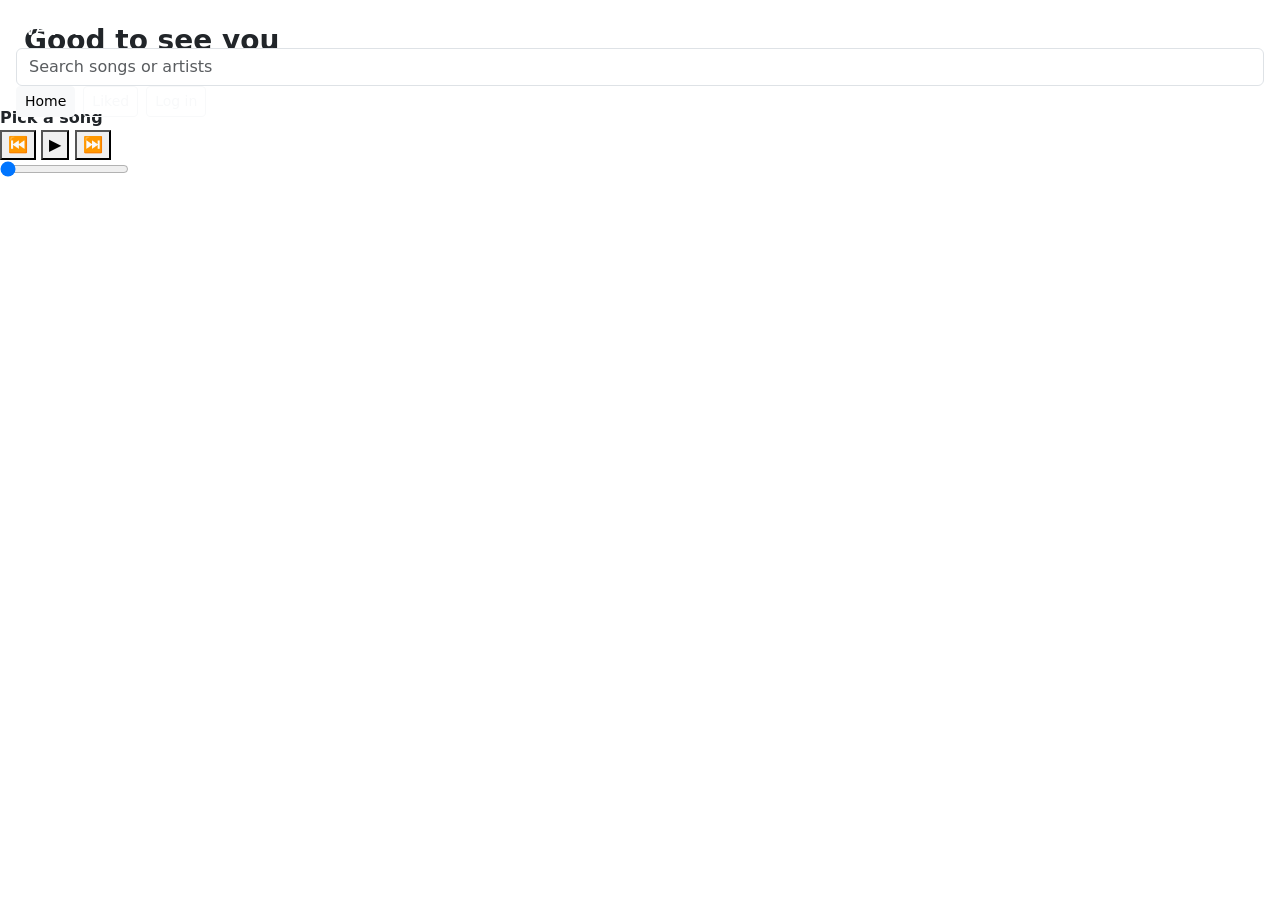
==== index.html @ e6b24429 "refactor: update index.html to reflect WAVELY branding and simplify navigation" ====
<!DOCTYPE html>
<html lang="en">
<head>
  <meta charset="UTF-8">
  <meta name="viewport" content="width=device-width, initial-scale=1.0">
  <title>WAVELY | Home</title>
  <link href="https://cdn.jsdelivr.net/npm/bootstrap@5.3.3/dist/css/bootstrap.min.css" rel="stylesheet">
  <link rel="stylesheet" href="./style.css">
</head>
<body>
  <nav class="navbar navbar-dark fixed-top wv-nav px-3">
    <a class="navbar-brand wv-brand" href="./index.html">WAVELY</a>
    <input id="search" type="search" class="form-control wv-search" placeholder="Search songs or artists">
    <div class="d-flex gap-2">
      <a href="./index.html" class="btn btn-sm btn-light">Home</a>
      <a href="./library.html" class="btn btn-sm btn-outline-light">Liked</a>
      <a href="./login.html" class="btn btn-sm btn-outline-light">Log in</a>
    </div>
  </nav>

  <main class="container-fluid px-4 py-4">
    <h1 class="h3 fw-bold mb-3">Good to see you</h1>
    <div id="songs" class="row g-3"></div>
  </main>

  <div class="wv-player">
    <div class="wv-now"><img id="pCover" src="" alt=""><div><b id="pTitle">Pick a song</b><br><small id="pArtist"></small></div></div>
    <div class="wv-controls">
      <button id="prev">&#9198;</button>
      <button id="play">&#9654;</button>
      <button id="next">&#9197;</button>
    </div>
    <input id="bar" type="range" min="0" max="100" value="0">
  </div>

  <audio id="audio"></audio>
  <script src="./script.js"></script>
</body>
</html>
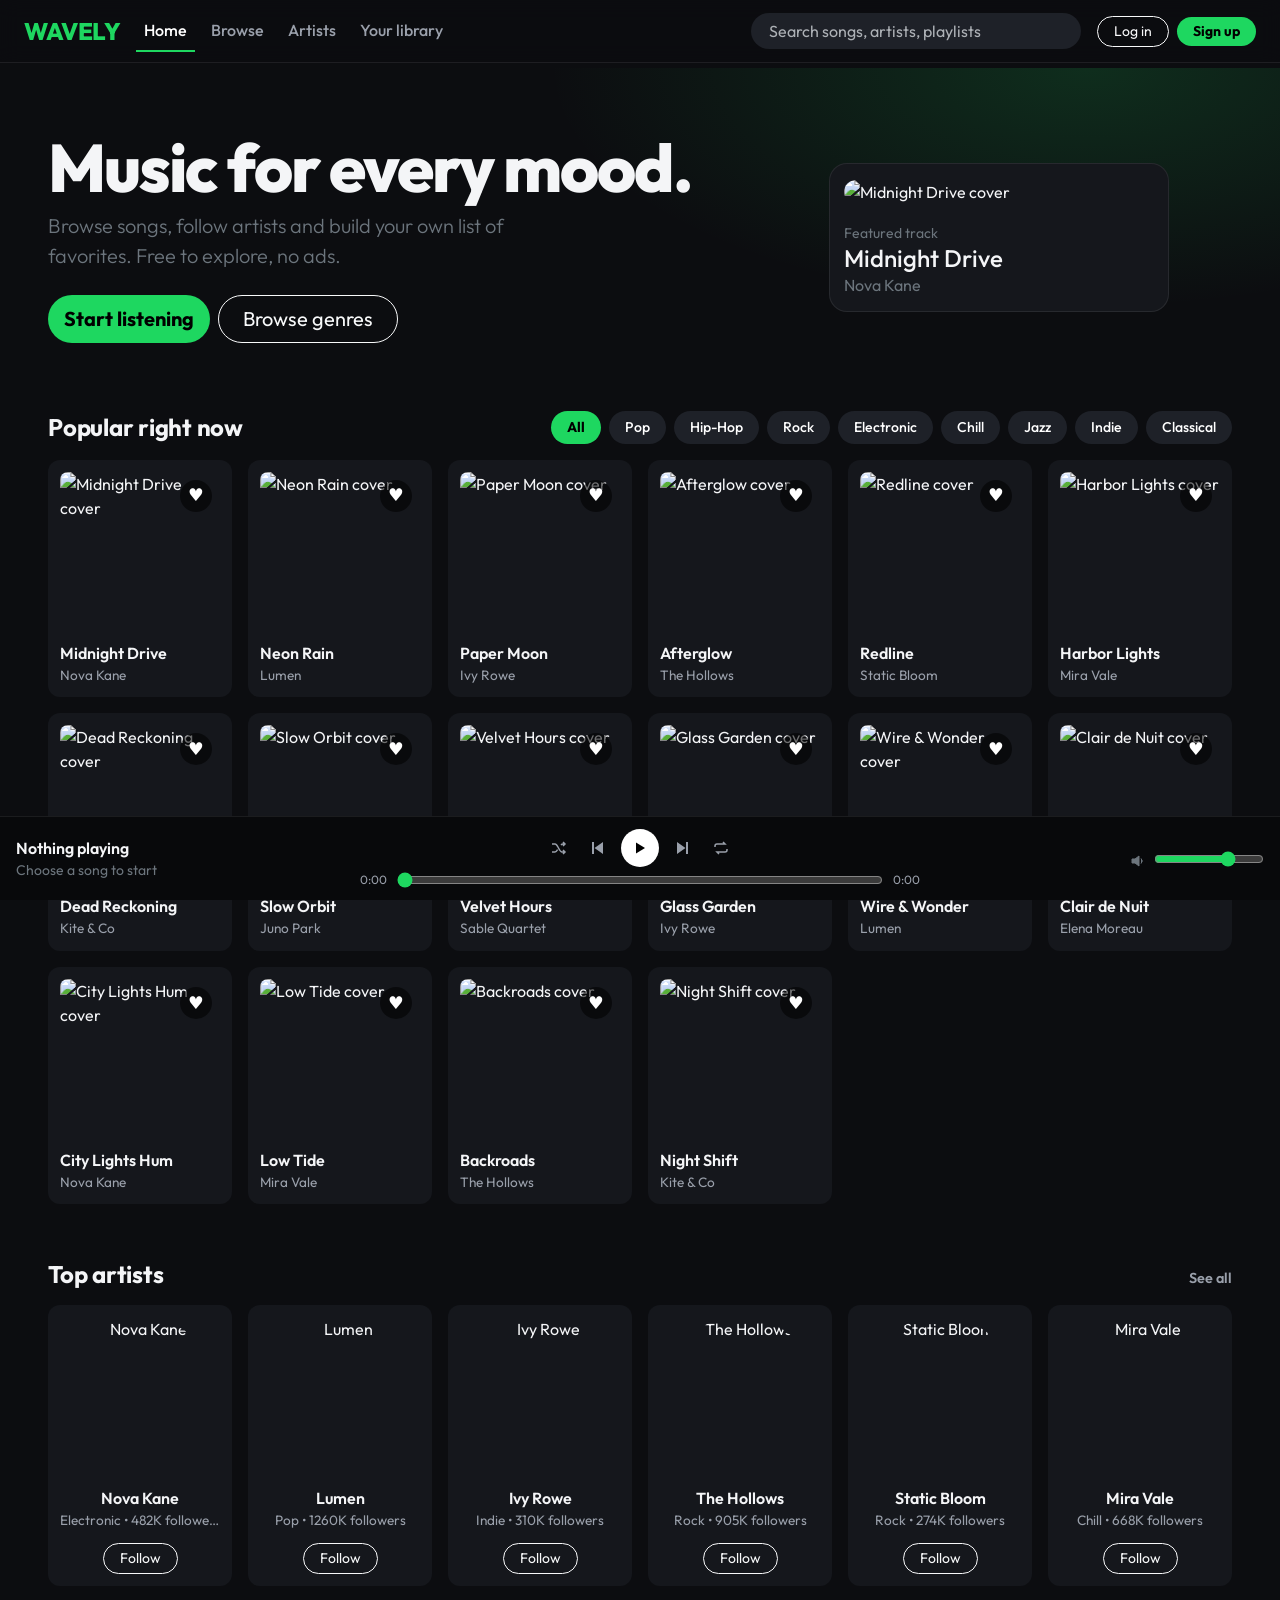
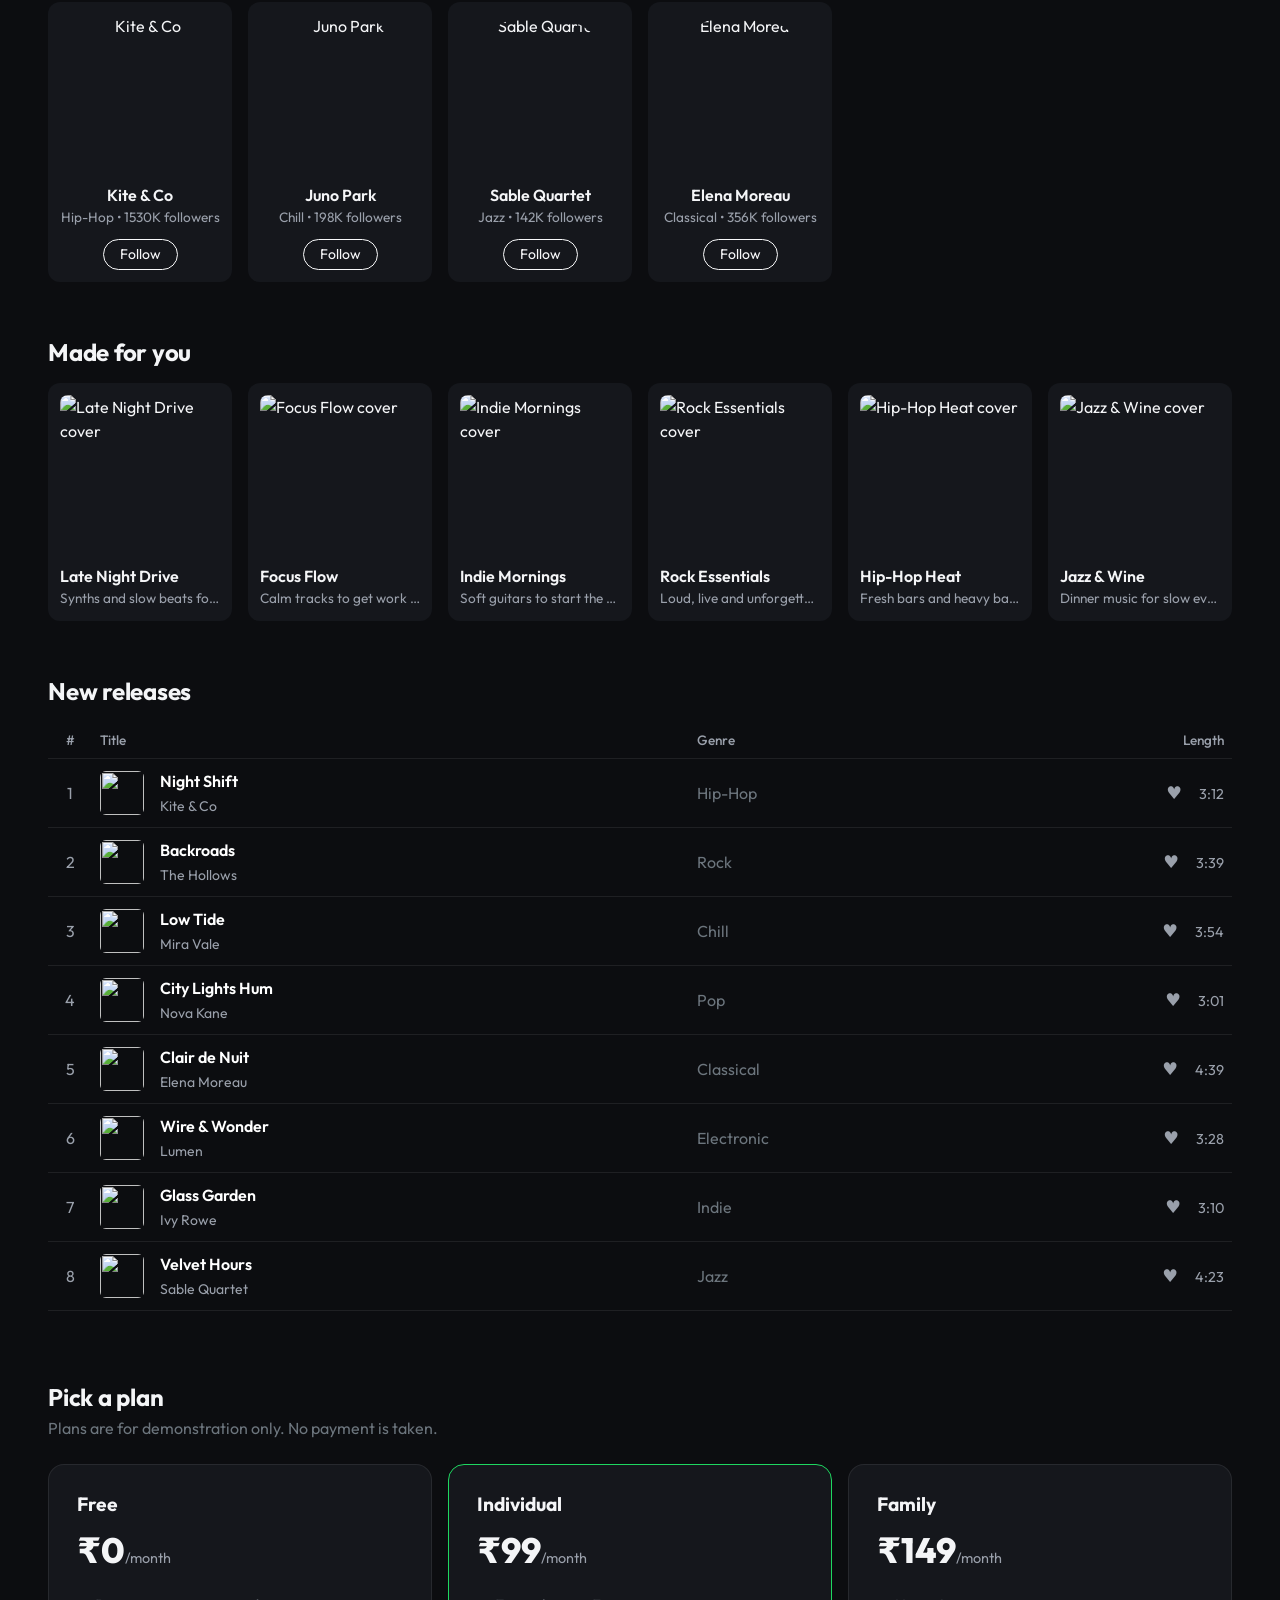
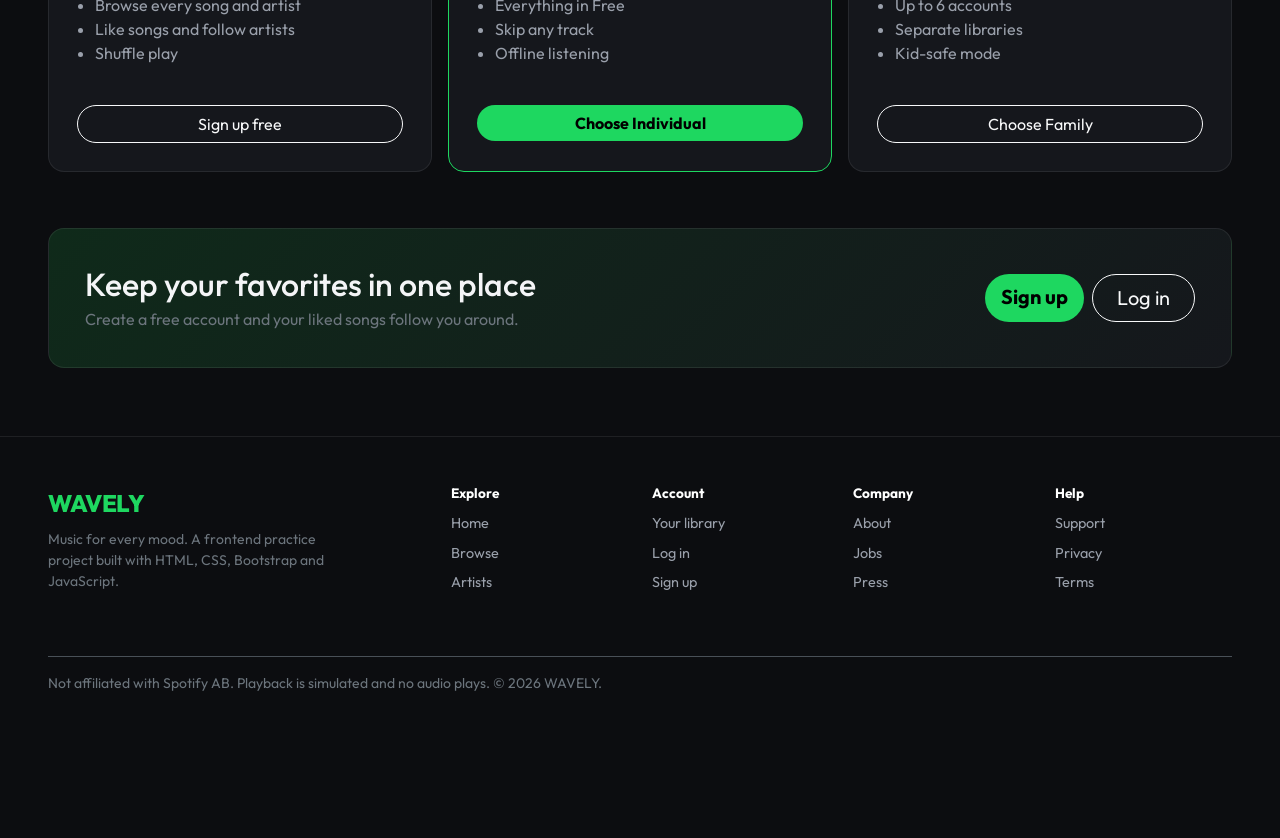
==== commit 95e42ee1: "Refactor signup page and styles; add new artists and browse pages - Updated signup.html for improved" ====
--- a/index.html
+++ b/index.html
@@ -1,39 +1,96 @@
 <!DOCTYPE html>
-<html lang="en">
+<html lang="en" data-bs-theme="dark">
 <head>
   <meta charset="UTF-8">
   <meta name="viewport" content="width=device-width, initial-scale=1.0">
+  <meta name="description" content="Wavely: stream songs, artists and playlists. A frontend practice project.">
   <title>WAVELY | Home</title>
   <link href="https://cdn.jsdelivr.net/npm/bootstrap@5.3.3/dist/css/bootstrap.min.css" rel="stylesheet">
+  <link href="https://fonts.googleapis.com/css2?family=Outfit:wght@400;500;600;700;800&display=swap" rel="stylesheet">
   <link rel="stylesheet" href="./style.css">
 </head>
-<body>
-  <nav class="navbar navbar-dark fixed-top wv-nav px-3">
-    <a class="navbar-brand wv-brand" href="./index.html">WAVELY</a>
-    <input id="search" type="search" class="form-control wv-search" placeholder="Search songs or artists">
-    <div class="d-flex gap-2">
-      <a href="./index.html" class="btn btn-sm btn-light">Home</a>
-      <a href="./library.html" class="btn btn-sm btn-outline-light">Liked</a>
-      <a href="./login.html" class="btn btn-sm btn-outline-light">Log in</a>
+<body data-page="home">
+<div id="app-nav"></div>
+<main>
+  <header class="hero">
+    <div class="container-fluid px-3 px-lg-5">
+      <div class="row align-items-center g-5">
+        <div class="col-lg-7">
+          <h1>Music for every mood.</h1>
+          <p class="lead text-secondary col-lg-9">Browse songs, follow artists and build your own list of favorites. Free to explore, no ads.</p>
+          <div class="d-flex flex-wrap gap-2 mt-4">
+            <button class="btn btn-accent btn-lg" data-play="0">Start listening</button>
+            <a href="./browse.html" class="btn btn-outline-light btn-lg rounded-pill px-4">Browse genres</a>
+          </div>
+        </div>
+        <div class="col-lg-5">
+          <div class="hero-card" data-play="0" role="button" tabindex="0">
+            <img src="https://picsum.photos/seed/MidnightDrive/400/400" alt="Midnight Drive cover">
+            <div class="mt-3"><small class="text-secondary">Featured track</small>
+              <h2 class="h4 mb-0">Midnight Drive</h2><span class="text-secondary">Nova Kane</span></div>
+          </div>
+        </div>
+      </div>
     </div>
-  </nav>
+  </header>
 
-  <main class="container-fluid px-4 py-4">
-    <h1 class="h3 fw-bold mb-3">Good to see you</h1>
-    <div id="songs" class="row g-3"></div>
-  </main>
+  <section class="block container-fluid px-3 px-lg-5" data-block>
+    <div class="d-flex flex-wrap justify-content-between align-items-center gap-3 mb-3">
+      <h2 class="section-title">Popular right now</h2>
+      <div class="chips" data-render="chips" data-instant></div>
+    </div>
+    <div class="row g-3" data-render="songs" data-kind="card" data-skel="12" data-genre-scope></div>
+  </section>
 
-  <div class="wv-player">
-    <div class="wv-now"><img id="pCover" src="" alt=""><div><b id="pTitle">Pick a song</b><br><small id="pArtist"></small></div></div>
-    <div class="wv-controls">
-      <button id="prev">&#9198;</button>
-      <button id="play">&#9654;</button>
-      <button id="next">&#9197;</button>
+  <section class="block container-fluid px-3 px-lg-5" data-block>
+    <div class="d-flex justify-content-between align-items-end mb-3">
+      <h2 class="section-title">Top artists</h2>
+      <a href="./artists.html" class="see-all">See all</a>
     </div>
-    <input id="bar" type="range" min="0" max="100" value="0">
-  </div>
+    <div class="row g-3" data-render="artists" data-kind="card" data-skel="6"></div>
+  </section>
 
-  <audio id="audio"></audio>
-  <script src="./script.js"></script>
+  <section class="block container-fluid px-3 px-lg-5" data-block>
+    <h2 class="section-title mb-3">Made for you</h2>
+    <div class="row g-3" data-render="playlists" data-kind="card" data-skel="6"></div>
+  </section>
+
+  <section class="block container-fluid px-3 px-lg-5" data-block>
+    <h2 class="section-title mb-3">New releases</h2>
+    <div class="table-responsive">
+      <table class="table song-table align-middle">
+        <thead><tr><th class="num">#</th><th>Title</th><th class="d-none d-md-table-cell">Genre</th><th class="text-end">Length</th></tr></thead>
+        <tbody data-render="new" data-kind="row" data-skel="6"></tbody>
+      </table>
+    </div>
+  </section>
+
+  <section class="block container-fluid px-3 px-lg-5">
+    <h2 class="section-title mb-1">Pick a plan</h2>
+    <p class="text-secondary mb-4">Plans are for demonstration only. No payment is taken.</p>
+    <div class="row g-3">
+      <div class="col-md-4"><div class="plan h-100"><h3>Free</h3><p class="price">&#8377;0<small>/month</small></p>
+        <ul><li>Browse every song and artist</li><li>Like songs and follow artists</li><li>Shuffle play</li></ul>
+        <a href="./signup.html" class="btn btn-outline-light rounded-pill w-100">Sign up free</a></div></div>
+      <div class="col-md-4"><div class="plan featured h-100"><h3>Individual</h3><p class="price">&#8377;99<small>/month</small></p>
+        <ul><li>Everything in Free</li><li>Skip any track</li><li>Offline listening</li></ul>
+        <a href="./signup.html" class="btn btn-accent w-100">Choose Individual</a></div></div>
+      <div class="col-md-4"><div class="plan h-100"><h3>Family</h3><p class="price">&#8377;149<small>/month</small></p>
+        <ul><li>Up to 6 accounts</li><li>Separate libraries</li><li>Kid-safe mode</li></ul>
+        <a href="./signup.html" class="btn btn-outline-light rounded-pill w-100">Choose Family</a></div></div>
+    </div>
+  </section>
+
+  <section class="block container-fluid px-3 px-lg-5">
+    <div class="cta">
+      <div><h2 class="mb-1">Keep your favorites in one place</h2><p class="text-secondary mb-0">Create a free account and your liked songs follow you around.</p></div>
+      <div class="d-flex gap-2"><a href="./signup.html" class="btn btn-accent btn-lg">Sign up</a><a href="./login.html" class="btn btn-outline-light btn-lg rounded-pill px-4">Log in</a></div>
+    </div>
+  </section>
+</main>
+<div id="app-footer"></div>
+<div id="app-player"></div>
+<script src="https://cdn.jsdelivr.net/npm/bootstrap@5.3.3/dist/js/bootstrap.bundle.min.js"></script>
+<script src="./script.js"></script>
 </body>
 </html>
--- a/style.css
+++ b/style.css
@@ -0,0 +1,123 @@
+:root {
+  --bg: #0c0d10; --s1: #15171c; --s2: #1e2128; --line: rgba(255, 255, 255, .08);
+  --muted: #9aa0ab; --accent: #1ed760; --accent-d: #17b04d;
+}
+body { background: var(--bg); color: #f4f5f7; font-family: 'Outfit', system-ui, sans-serif; padding: 68px 0 96px; }
+a { color: inherit; text-decoration: none; }
+:focus-visible { outline: 2px solid var(--accent); outline-offset: 2px; }
+.min-w-0 { min-width: 0; }
+
+/* navbar */
+.wv-nav { background: rgba(12, 13, 16, .92); backdrop-filter: blur(10px); border-bottom: 1px solid var(--line); }
+.wv-brand { color: var(--accent) !important; font-weight: 800; font-size: 1.5rem; letter-spacing: -.5px; }
+.wv-nav .nav-link { color: var(--muted); font-weight: 500; border-bottom: 2px solid transparent; }
+.wv-nav .nav-link:hover, .wv-nav .nav-link.active { color: #fff; border-bottom-color: var(--accent); }
+.wv-search { max-width: 330px; background: var(--s2); border: 0; color: #fff; border-radius: 50px; padding-inline: 18px; }
+.wv-search:focus { background: #292d37; color: #fff; box-shadow: 0 0 0 2px var(--accent); }
+.btn-accent { background: var(--accent); color: #000; font-weight: 700; border: 0; border-radius: 50px; }
+.btn-accent:hover { background: var(--accent-d); color: #000; }
+
+/* hero */
+.hero { padding: 64px 0 40px; background: radial-gradient(900px 400px at 85% 0%, rgba(30, 215, 96, .16), transparent 60%); }
+.hero h1 { font-size: clamp(2.4rem, 5.5vw, 4.2rem); font-weight: 800; letter-spacing: -.03em; line-height: 1.05; }
+.hero-card { max-width: 340px; margin-inline: auto; background: var(--s1); border: 1px solid var(--line); border-radius: 18px; padding: 14px; cursor: pointer; transition: transform .2s; }
+.hero-card:hover { transform: translateY(-4px); }
+.hero-card img { width: 100%; aspect-ratio: 1; object-fit: cover; border-radius: 12px; }
+
+/* sections */
+.block { padding-block: 28px; }
+.page-title { font-weight: 800; letter-spacing: -.02em; }
+.section-title { font-size: 1.5rem; font-weight: 700; letter-spacing: -.01em; margin: 0; }
+.see-all { color: var(--muted); font-weight: 600; font-size: .9rem; }
+.see-all:hover { color: #fff; }
+.chips { display: flex; flex-wrap: wrap; gap: 8px; }
+.chip { background: var(--s2); color: #fff; border: 0; border-radius: 50px; padding: 6px 16px; font-size: .88rem; font-weight: 500; }
+.chip:hover { background: #2a2e38; }
+.chip.active { background: var(--accent); color: #000; font-weight: 700; }
+
+/* cards */
+.song-card, .artist-card { background: var(--s1); border-radius: 12px; padding: 12px; height: 100%; transition: background .2s; }
+.song-card { cursor: pointer; }
+.song-card:hover, .song-card.playing { background: var(--s2); }
+.song-card h3, .artist-card h3 { font-size: 1rem; font-weight: 600; margin: 12px 0 2px; overflow: hidden; text-overflow: ellipsis; white-space: nowrap; }
+.song-card.playing h3 { color: var(--accent); }
+.song-card p, .artist-card p { color: var(--muted); font-size: .85rem; margin: 0; overflow: hidden; text-overflow: ellipsis; white-space: nowrap; }
+.cover { position: relative; }
+.cover img, .artist-card img { width: 100%; aspect-ratio: 1; object-fit: cover; border-radius: 8px; display: block; }
+.play-fab { position: absolute; right: 8px; bottom: 8px; width: 44px; height: 44px; border-radius: 50%; border: 0; background: var(--accent); color: #000; opacity: 0; transform: translateY(8px); transition: .2s; box-shadow: 0 6px 16px rgba(0, 0, 0, .45); }
+.song-card:hover .play-fab, .song-card:focus-within .play-fab, .song-card.playing .play-fab { opacity: 1; transform: none; }
+.artist-card { text-align: center; }
+.artist-card img { border-radius: 50%; }
+.artist-card p { margin-bottom: 12px; }
+.icon-btn { background: none; border: 0; color: var(--muted); display: inline-flex; align-items: center; justify-content: center; font-size: 1.1rem; padding: 6px; }
+.icon-btn:hover { color: #fff; }
+.icon-btn.on, .heart.on { color: var(--accent); }
+.cover .heart { position: absolute; top: 8px; right: 8px; width: 32px; height: 32px; border-radius: 50%; background: rgba(0, 0, 0, .55); color: #fff; padding: 0; }
+.cover .heart.on { color: var(--accent); }
+.genre-tile { width: 100%; min-height: 110px; border: 0; border-radius: 12px; padding: 16px; text-align: left; color: #fff; background: var(--c); display: flex; flex-direction: column; justify-content: space-between; font-weight: 700; font-size: 1.3rem; transition: transform .2s; }
+.genre-tile:hover { transform: translateY(-3px); }
+.genre-tile small { font-weight: 400; font-size: .8rem; opacity: .85; }
+
+/* song table */
+.song-table { --bs-table-bg: transparent; --bs-table-hover-bg: rgba(255, 255, 255, .05); --bs-table-hover-color: #fff; --bs-table-border-color: var(--line); }
+.song-table th { color: var(--muted); font-weight: 500; font-size: .85rem; }
+.song-table tbody tr { cursor: pointer; }
+.song-table td { padding-block: 10px; }
+.song-table img { width: 44px; height: 44px; border-radius: 6px; object-fit: cover; }
+.song-table .num { width: 44px; text-align: center; color: var(--muted); }
+.song-table .t { font-weight: 600; }
+.song-table small { color: var(--muted); }
+.song-table tr.playing .t { color: var(--accent); }
+.song-table .dur { color: var(--muted); font-size: .9rem; margin-left: 8px; }
+.empty-state { color: var(--muted); text-align: center; padding: 40px 12px !important; }
+
+/* tabs, plans, cta */
+.lib-tabs .nav-link { color: #fff; background: var(--s2); border-radius: 50px; margin-right: 8px; }
+.lib-tabs .nav-link.active { background: var(--accent); color: #000; font-weight: 700; }
+.plan { background: var(--s1); border: 1px solid var(--line); border-radius: 16px; padding: 28px; }
+.plan.featured { border-color: var(--accent); }
+.plan h3 { font-size: 1.2rem; font-weight: 700; }
+.plan .price { font-size: 2.2rem; font-weight: 800; margin: 8px 0 16px; }
+.plan .price small { font-size: .9rem; font-weight: 400; color: var(--muted); }
+.plan ul { padding-left: 18px; color: var(--muted); min-height: 96px; }
+.cta { background: linear-gradient(135deg, #0f2a1a, var(--s1)); border: 1px solid var(--line); border-radius: 16px; padding: 36px; display: flex; flex-wrap: wrap; gap: 20px; justify-content: space-between; align-items: center; }
+
+/* footer */
+.wv-footer { border-top: 1px solid var(--line); padding: 48px 0; margin-top: 40px; }
+.wv-footer h4 { font-size: .85rem; font-weight: 700; color: #fff; margin-bottom: 12px; }
+.wv-footer a:not(.wv-brand) { display: block; color: var(--muted); font-size: .9rem; margin-bottom: 8px; }
+.wv-footer a:hover { color: #fff; }
+
+/* player */
+.player { position: fixed; inset: auto 0 0 0; height: 84px; z-index: 1030; background: #08090b; border-top: 1px solid var(--line); display: grid; grid-template-columns: 1fr 2fr 1fr; align-items: center; gap: 16px; padding: 0 16px; }
+.pl-now { display: flex; align-items: center; gap: 12px; min-width: 0; }
+.pl-now img { width: 52px; height: 52px; border-radius: 6px; object-fit: cover; }
+.pl-now .t { font-weight: 600; }
+.pl-mid { display: flex; flex-direction: column; align-items: center; gap: 4px; }
+.pl-btns { display: flex; align-items: center; gap: 10px; }
+.pl-btns .main { width: 38px; height: 38px; border-radius: 50%; border: 0; background: #fff; color: #000; display: inline-flex; align-items: center; justify-content: center; }
+.pl-time { width: 100%; max-width: 560px; align-items: center; gap: 10px; font-size: .75rem; color: var(--muted); }
+.pl-time input { flex: 1; }
+.pl-vol { justify-content: flex-end; align-items: center; gap: 8px; }
+.pl-vol input { width: 110px; }
+input[type=range] { accent-color: var(--accent); }
+.wv-toast { position: fixed; left: 50%; bottom: 100px; transform: translateX(-50%) translateY(10px); background: #fff; color: #000; font-weight: 600; font-size: .9rem; padding: 10px 20px; border-radius: 50px; opacity: 0; pointer-events: none; transition: .25s; z-index: 1100; }
+.wv-toast.show { opacity: 1; transform: translateX(-50%); }
+@media (max-width: 991px) { .player { grid-template-columns: 1fr auto; } .pl-vol { display: none !important; } }
+
+/* skeleton loading */
+.sk { background: linear-gradient(100deg, #15171c 30%, #242832 50%, #15171c 70%); background-size: 200% 100%; animation: shimmer 1.3s linear infinite; border-radius: 12px; }
+.sk-card { aspect-ratio: 3 / 4; }
+.sk-tile { height: 110px; }
+.sk-row { height: 56px; border-radius: 8px; }
+@keyframes shimmer { to { background-position: -200% 0; } }
+@media (prefers-reduced-motion: reduce) { * { animation: none !important; transition: none !important; } }
+
+/* login / signup */
+.wv-auth-page { padding: 0; }
+.wv-auth-wrapper { min-height: calc(100vh - 72px); background: radial-gradient(circle at 50% 10%, rgba(30, 215, 96, .14), transparent 55%); }
+.wv-auth-box { background: var(--s1); border: 1px solid var(--line); border-radius: 16px; padding: 40px; max-width: 440px; width: 100%; }
+.wv-auth-box .form-control { background: var(--s2); border: 1px solid transparent; color: #fff; height: 48px; }
+.wv-auth-box .form-control:focus { background: #292d37; box-shadow: 0 0 0 2px var(--accent); }
+.wv-auth-box .form-check-input:checked { background-color: var(--accent); border-color: var(--accent); }
+@media (max-width: 480px) { .wv-auth-box { padding: 28px 22px; } }
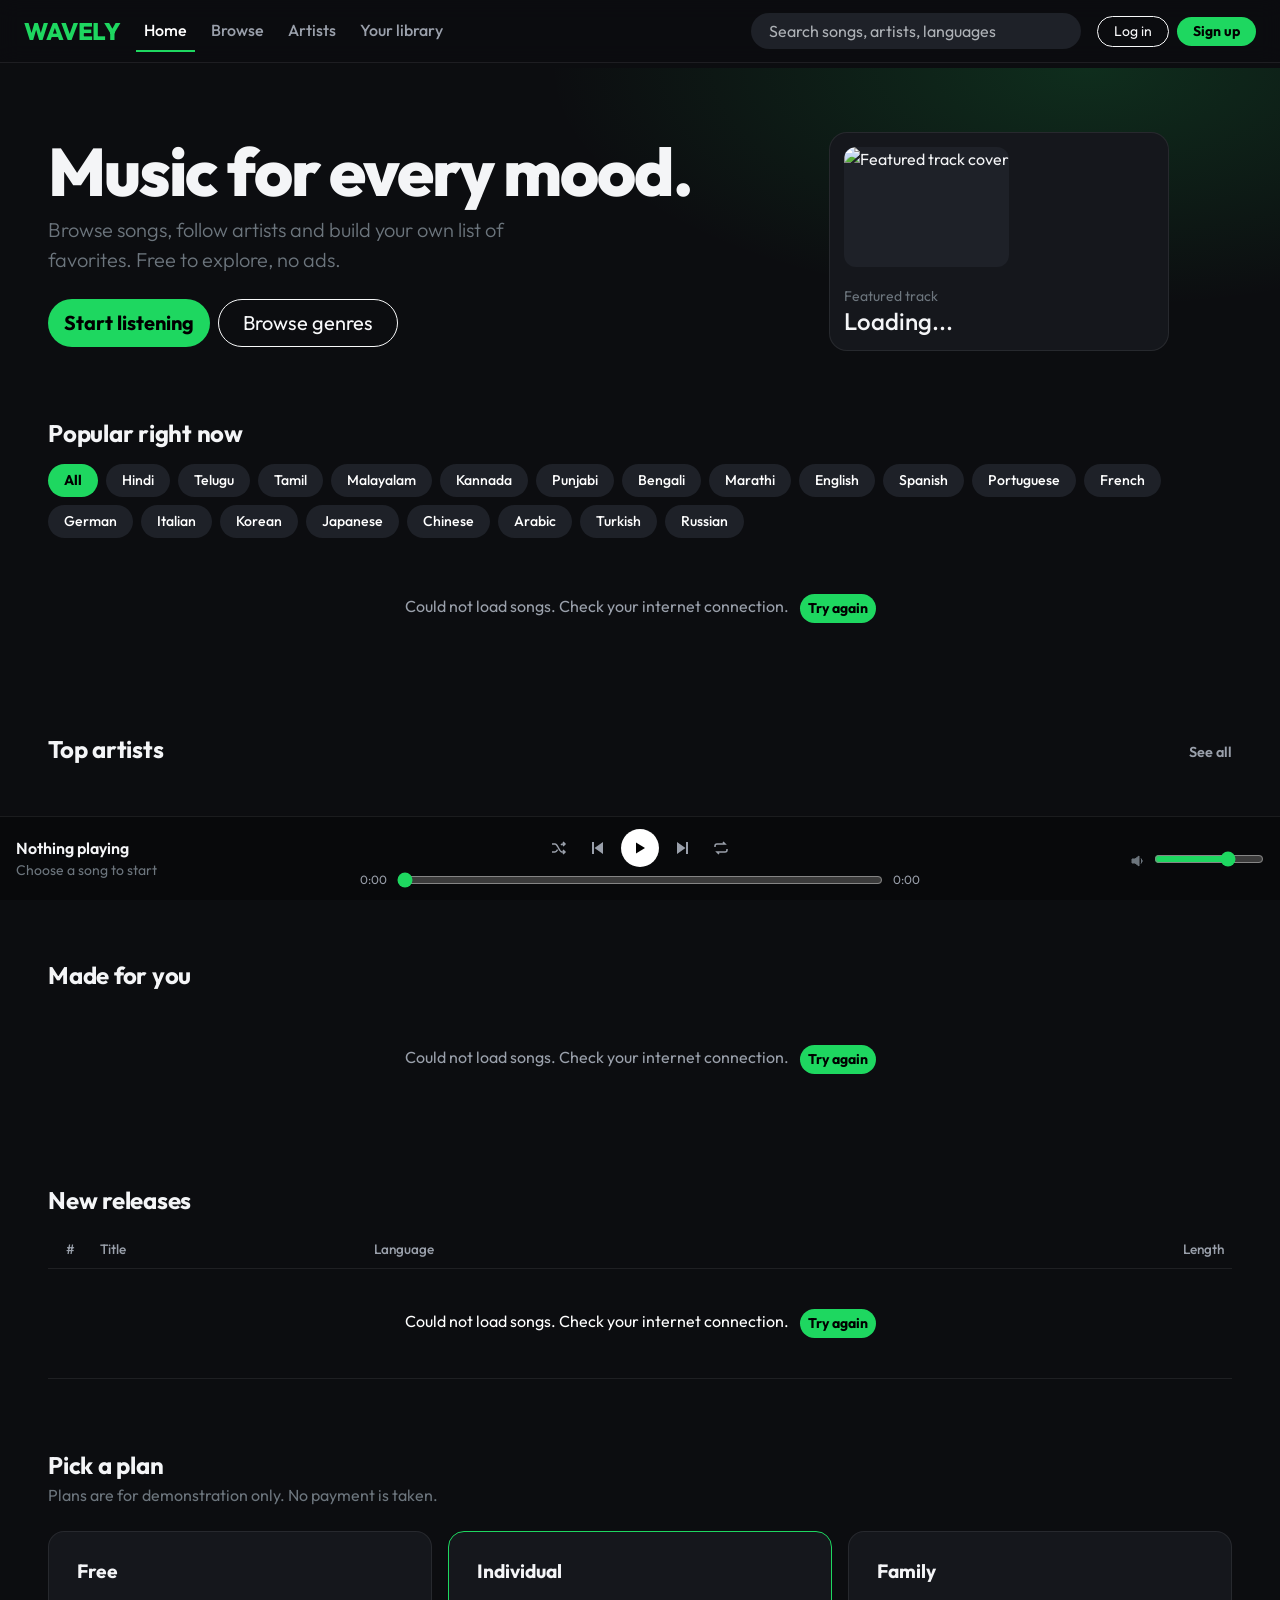
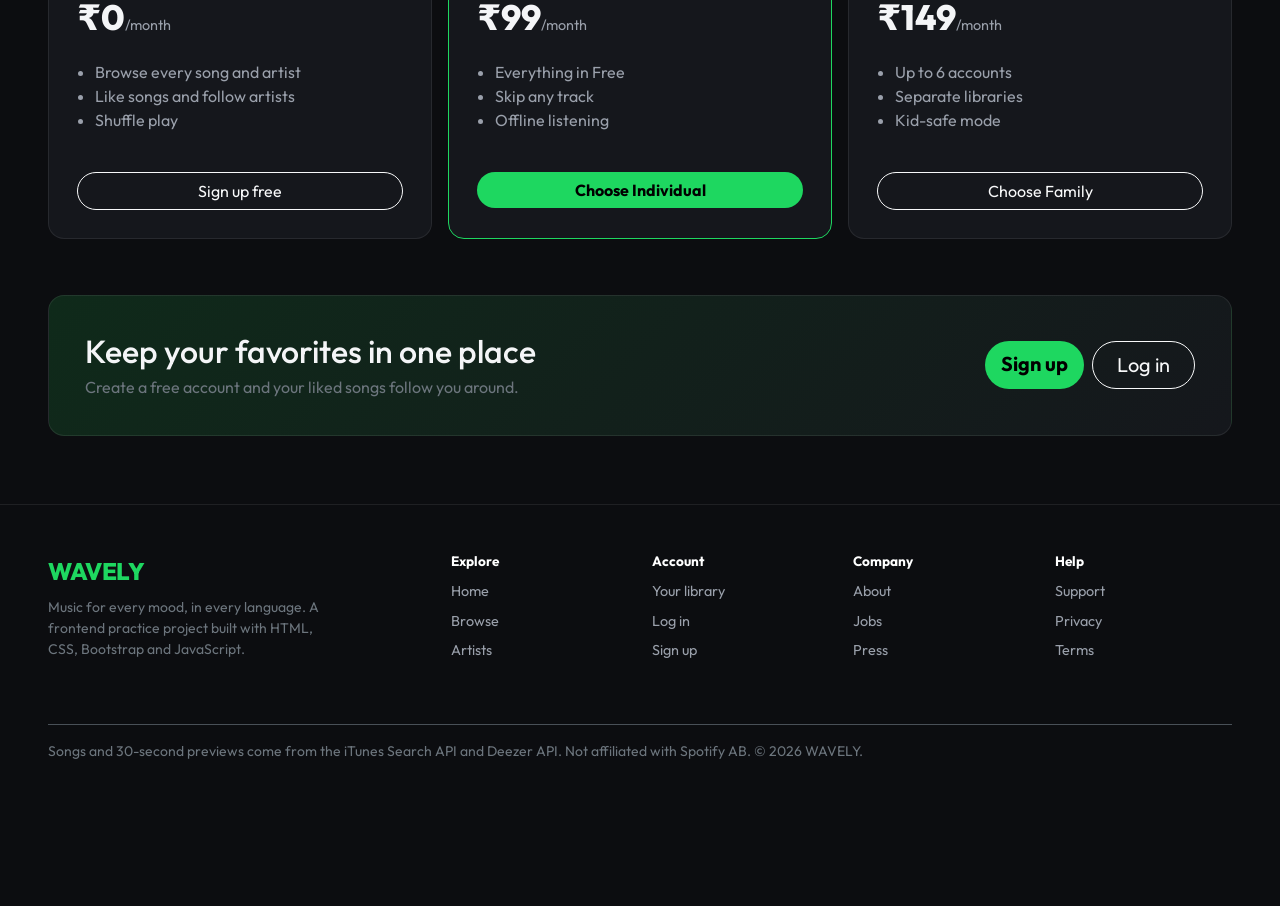
==== commit e0987e31: "feat: Enhance README and HTML files for language support; update script for audio playback" ====
--- a/index.html
+++ b/index.html
@@ -19,15 +19,15 @@
           <h1>Music for every mood.</h1>
           <p class="lead text-secondary col-lg-9">Browse songs, follow artists and build your own list of favorites. Free to explore, no ads.</p>
           <div class="d-flex flex-wrap gap-2 mt-4">
-            <button class="btn btn-accent btn-lg" data-play="0">Start listening</button>
+            <button class="btn btn-accent btn-lg" id="heroPlay" data-play="">Start listening</button>
             <a href="./browse.html" class="btn btn-outline-light btn-lg rounded-pill px-4">Browse genres</a>
           </div>
         </div>
         <div class="col-lg-5">
-          <div class="hero-card" data-play="0" role="button" tabindex="0">
-            <img src="https://picsum.photos/seed/MidnightDrive/400/400" alt="Midnight Drive cover">
+          <div class="hero-card" id="heroCard" data-play="" role="button" tabindex="0">
+            <img id="heroImg" alt="Featured track cover">
             <div class="mt-3"><small class="text-secondary">Featured track</small>
-              <h2 class="h4 mb-0">Midnight Drive</h2><span class="text-secondary">Nova Kane</span></div>
+              <h2 class="h4 mb-0" id="heroTitle">Loading...</h2><span class="text-secondary" id="heroArtist"></span></div>
           </div>
         </div>
       </div>
@@ -39,7 +39,7 @@
       <h2 class="section-title">Popular right now</h2>
       <div class="chips" data-render="chips" data-instant></div>
     </div>
-    <div class="row g-3" data-render="songs" data-kind="card" data-skel="12" data-genre-scope></div>
+    <div class="row g-3" data-render="songs" data-kind="card" data-skel="12" data-lang-scope></div>
   </section>
 
   <section class="block container-fluid px-3 px-lg-5" data-block>
@@ -47,7 +47,7 @@
       <h2 class="section-title">Top artists</h2>
       <a href="./artists.html" class="see-all">See all</a>
     </div>
-    <div class="row g-3" data-render="artists" data-kind="card" data-skel="6"></div>
+    <div class="row g-3" data-render="artistsTop" data-kind="card" data-skel="6"></div>
   </section>
 
   <section class="block container-fluid px-3 px-lg-5" data-block>
@@ -59,7 +59,7 @@
     <h2 class="section-title mb-3">New releases</h2>
     <div class="table-responsive">
       <table class="table song-table align-middle">
-        <thead><tr><th class="num">#</th><th>Title</th><th class="d-none d-md-table-cell">Genre</th><th class="text-end">Length</th></tr></thead>
+        <thead><tr><th class="num">#</th><th>Title</th><th class="d-none d-md-table-cell">Language</th><th class="text-end">Length</th></tr></thead>
         <tbody data-render="new" data-kind="row" data-skel="6"></tbody>
       </table>
     </div>
--- a/style.css
+++ b/style.css
@@ -121,3 +121,4 @@
 .wv-auth-box .form-control:focus { background: #292d37; box-shadow: 0 0 0 2px var(--accent); }
 .wv-auth-box .form-check-input:checked { background-color: var(--accent); border-color: var(--accent); }
 @media (max-width: 480px) { .wv-auth-box { padding: 28px 22px; } }
+.hero-card img { background: var(--s2); min-height: 120px; }
